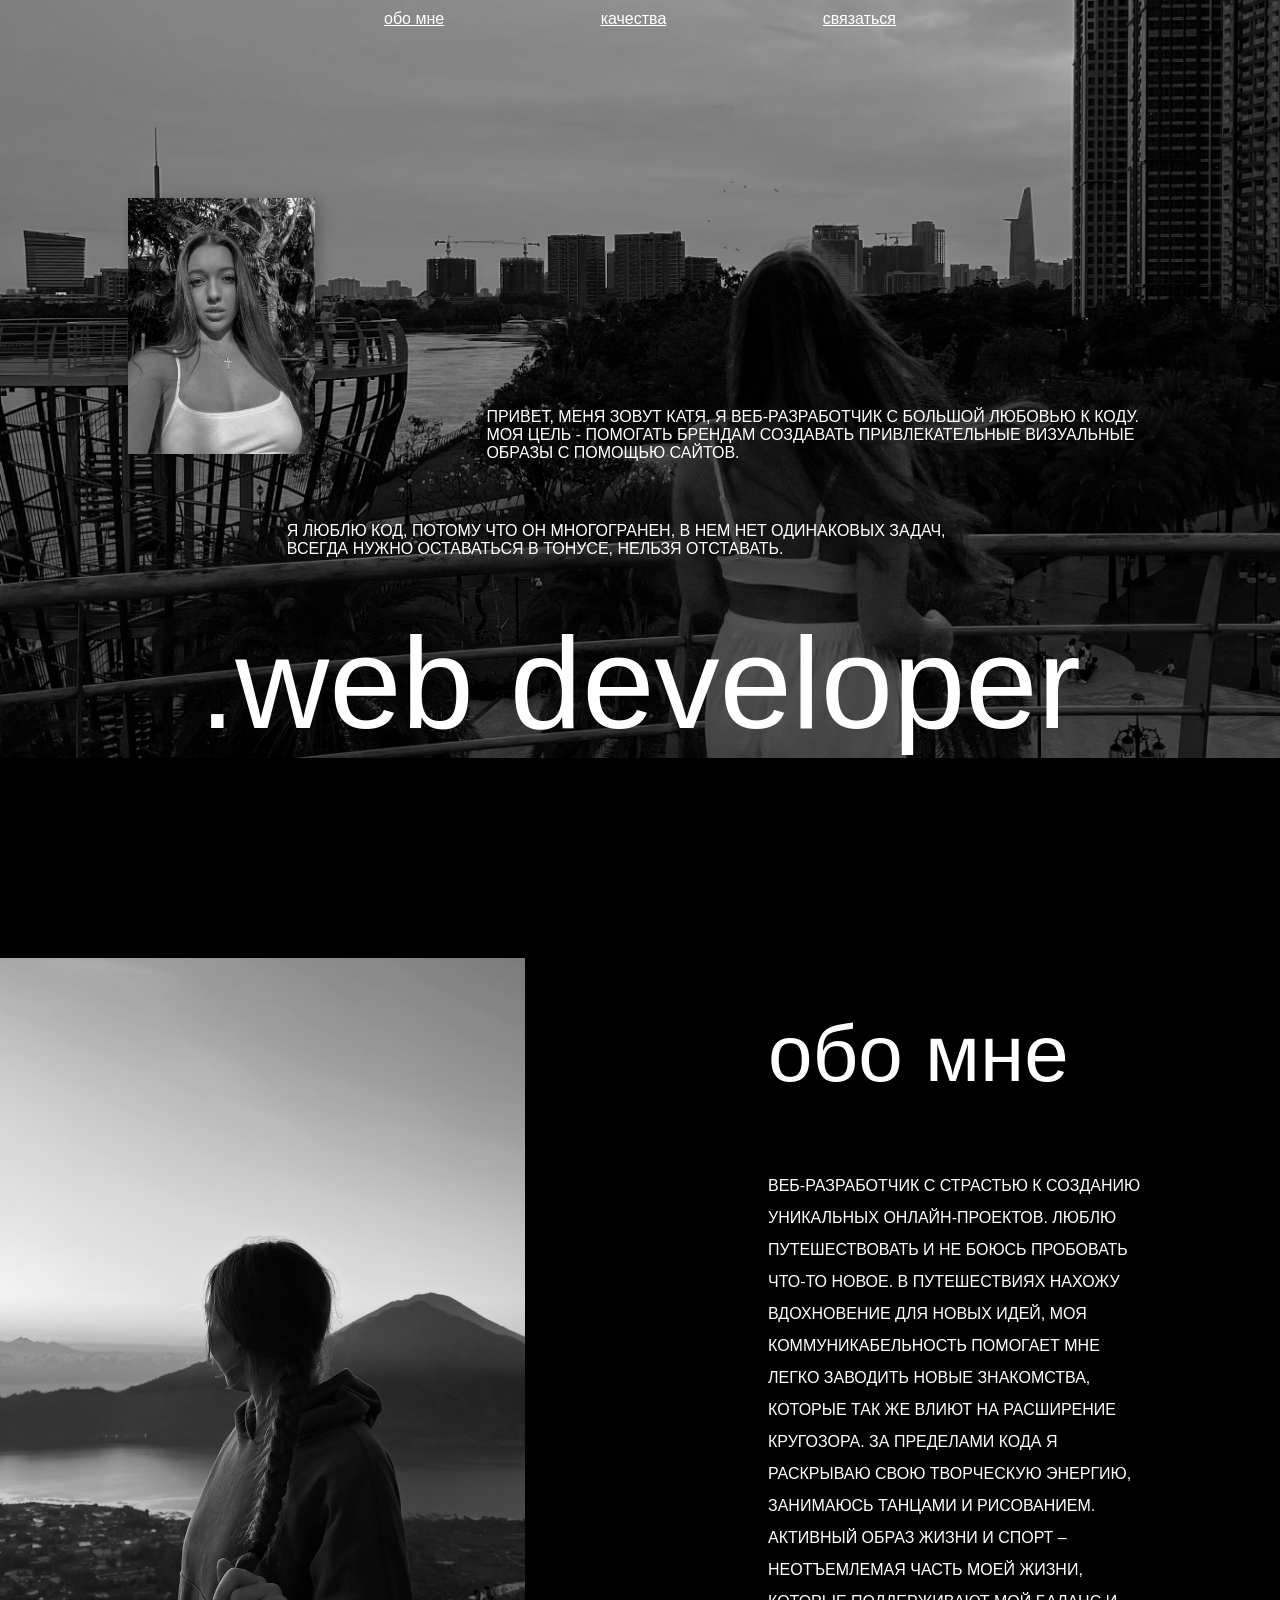
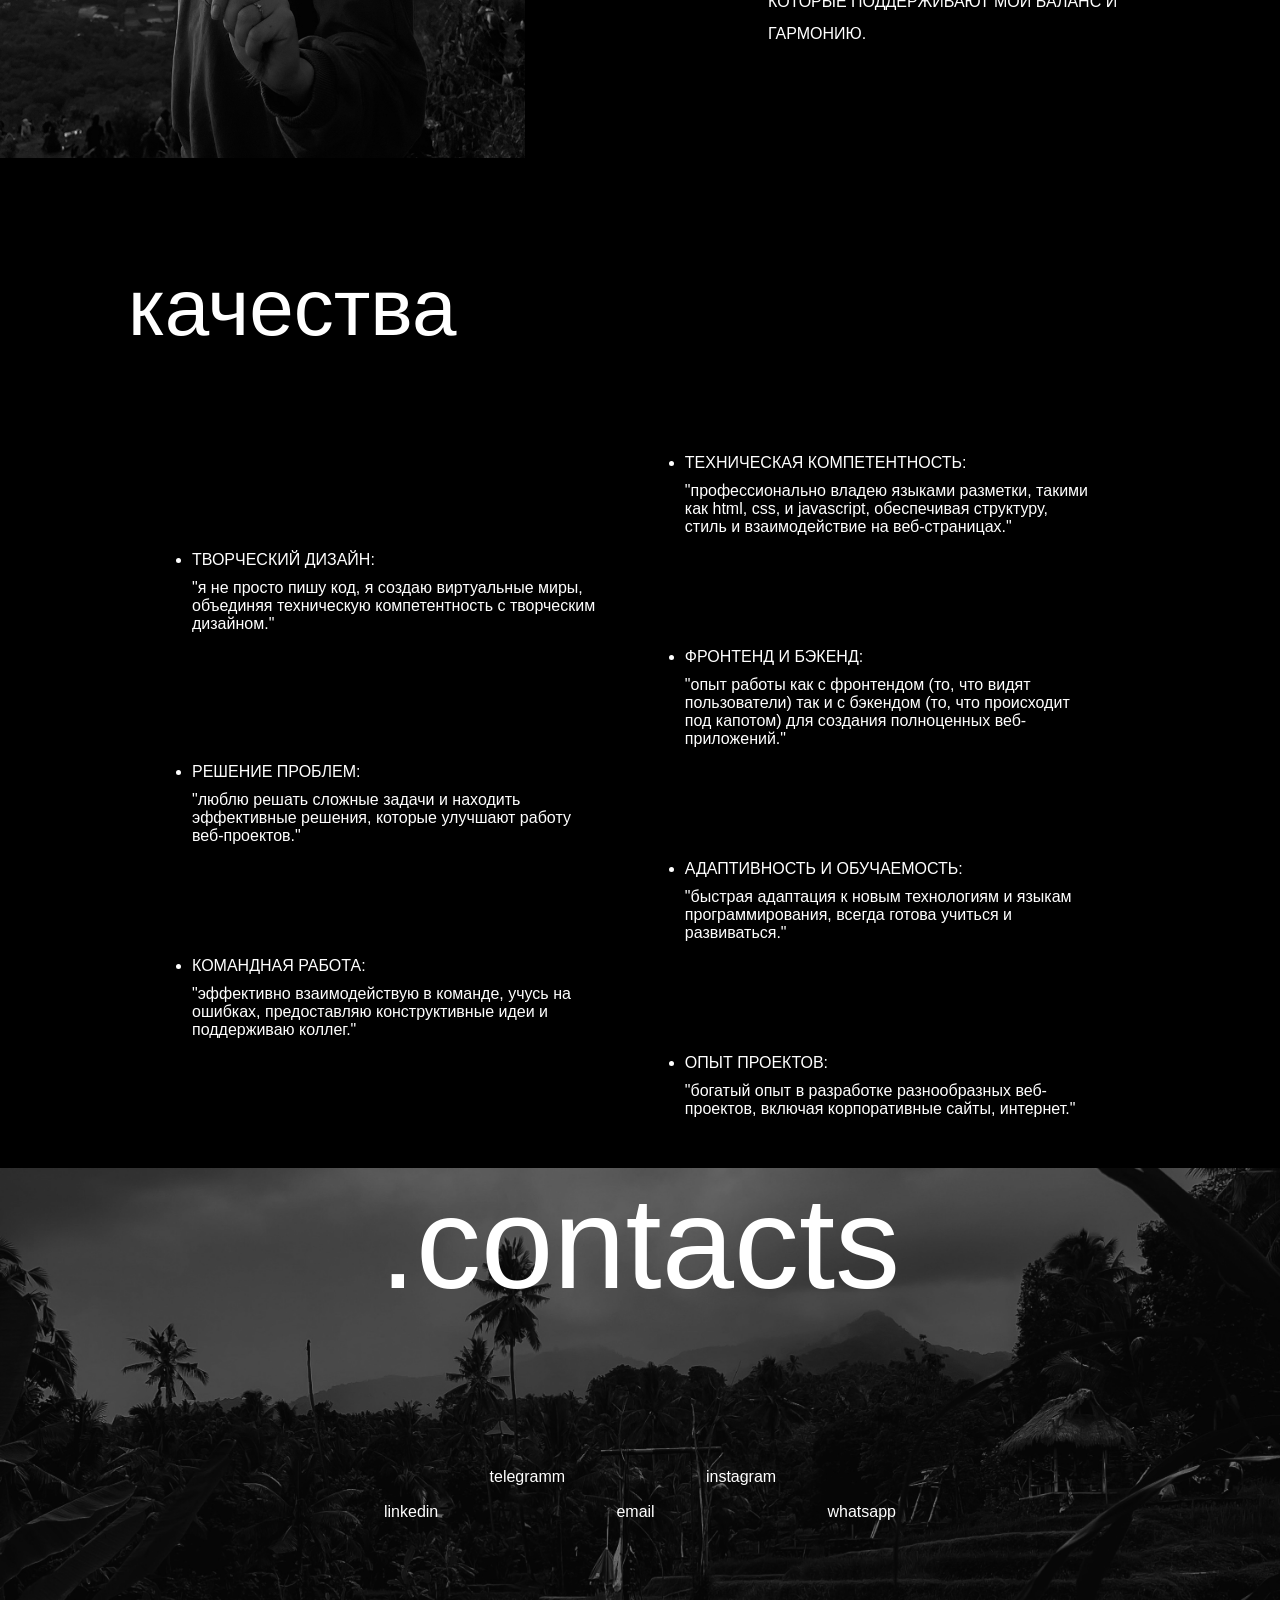
==== index.html @ 0ab6319b "release 2" ====
<!DOCTYPE html>
<html lang="en">
<head>
    <meta charset="UTF-8">
    <meta name="viewport" content="width=device-width, initial-scale=1.0">
    <link rel="stylesheet" href="css/document.css">
    <link rel="stylesheet" href="script.js">
    <title>Document</title>
</head>
<body>
    <div class="container_1">
        <div class="menu">
            <div class="menush"><a href="#container_2">обо мне</a></div>
            <div class="menush"><a href="#container_3">качества</a></div>
            <div class="menush"><a href="#container_4">связаться</a></div>
        </div>

        <div class="prevui">
            <div>
                <img src="IMG_5034.JPG" alt="Мое фото" class="avatar">
            </div>
            <div class="privrt">
                <div class="text_1">
                    <p>
                        Привет, меня зовут Катя, я веб-разработчик с большой любовью к коду.
                        Моя цель - помогать брендам создавать привлекательные визуальные
                        образы с помощью сайтов.
                    </p>
                </div>
                <div class="text_2">
                    <p>   
                        Я люблю код, потому что он многогранен, в нем нет одинаковых задач,
                        всегда нужно оставаться в тонусе, нельзя отставать.
                    </p>
                </div>
            </div>
        </div>
        <div class="logo">.web developer</div>
    </div>

    <div class="container_2" id="container_2">

        <div>
            <img src="photo123.jpg" alt="Мое фото" class="avatar_2">
        </div>
        <div class="obo_mne">

            <div class="glav">обо мне</div>
            <div class="text_3">
                <p>
                    Веб-разработчик с страстью к созданию уникальных онлайн-проектов. 
                    Люблю путешествовать и не боюсь пробовать что-то новое. В путешествиях 
                    нахожу вдохновение для новых идей, Моя коммуникабельность помогает 
                    мне легко заводить новые знакомства, которые так же влиют на расширение 
                    кругозора. За пределами кода я раскрываю свою творческую энергию, занимаюсь 
                    танцами и рисованием. Активный образ жизни и спорт – неотъемлемая часть моей 
                    жизни, которые поддерживают мой баланс и гармонию.
                </p>
            </div>
        </div>
    </div>

    <div class="container_3" id="container_3">
        <div class="glav_1">качества</div>
        <div class="list">
            <ul>
                <li class="p0"><p class="parag">Техническая Компетентность:</p>
                    <p class="vid"> "Профессионально владею языками разметки, такими как HTML, CSS, и JavaScript, обеспечивая структуру, стиль и взаимодействие на веб-страницах."</p></li>
                <li class="p1"><p class="parag">Творческий Дизайн:</p>
                    <p class="vid"> "Я не просто пишу код, я создаю виртуальные миры, объединяя техническую компетентность с творческим дизайном."</p></li>
                <li class="p0"><p class="parag">Фронтенд и Бэкенд:</p>
                    <p class="vid">"Опыт работы как с фронтендом (то, что видят пользователи) так и с бэкендом (то, что происходит под капотом) для создания полноценных веб-приложений."</p></li>
                <li class="p1"><p class="parag">Решение Проблем:</p>
                    <p class="vid">"Люблю решать сложные задачи и находить эффективные решения, которые улучшают работу веб-проектов."</p></li>
                <li class="p0"><p class="parag">Адаптивность и Обучаемость:</p>
                    <p class="vid">"Быстрая адаптация к новым технологиям и языкам программирования, всегда готова учиться и развиваться."</p></li>
                <li class="p1"><p class="parag">Командная Работа:</p>
                    <p class="vid">"Эффективно взаимодействую в команде, учусь на ошибках, предоставляю конструктивные идеи и поддерживаю коллег."</p></li>
                <li class="p0"><p class="parag">Опыт Проектов:</p>
                    <p class="vid">"Богатый опыт в разработке разнообразных веб-проектов, включая корпоративные сайты, интернет."</p></li>
            </ul>
        </div>
    </div>
    <div class="container_4" id="container_4">
        <div class="logo">.contacts</div>
        <div class="links">
            <div class="floor_2">linkedin</div>
            <div class="floor_1">telegramm</div>
            <div class="floor_2">email</div>
            <div class="floor_1">instagram</div>
            <div class="floor_2">whatsapp</div>
        </div>
    </div>
</body>
</html>
---- css/document.css ----
* {
    margin: 0;
    padding: 0;
    box-sizing: border-box;
    color: white;
}



body{
    font-family: 'Roboto', sans-serif;
    background-color: black;
}
.container_1 {
    background-image: url('photo15.jpg');
    background-size: cover;
}
.menu {
    display: flex;
    align-items: center;
    justify-content: center;
    justify-content: space-between;
    width: 25%;
    margin: 0 auto;
    padding-top: 10px;
}


.prevui {
    display: flex;
    justify-content: center;
    width: 80%;
    margin: 0 auto;
    margin-top: 170px;
    justify-content: space-between;

}
.avatar {
    width: 187px;
    height: 256px;
    box-shadow: 4px 4px 14px rgba(0, 0, 0, .25); 

    margin-left: 92%;
}
.privrt {
    display: flex;
    flex-direction: column;
    width: 65%;

}
.text_1 {
    margin-top: 210px;
    text-transform: uppercase;
    font-size: 16px;
}

.text_2 {
    margin-left: -30%;
    margin-right: 30%;
    margin-top: 60px;
    text-transform: uppercase;
    font-size: 16px;
}

.logo {
    text-align: center;
    font-size: 130px;
    margin-top: 50px;
}



.container_2 {
    display: flex;
    margin-top: 200px;
}

.avatar_2 {
    height: 800px;
}
.obo_mne {
    margin-top: 50px;
    width: 30%;
    margin-right: 10%;
    margin-left: auto;
}
.glav {
    font-size: 80px;
    text-transform: lowercase;
}

.text_3 {
    margin-top: 70px;
    text-transform: uppercase;
    line-height: 2;
}

.container_3 {
    margin-top: 100px;
}


.glav_1 {
    width: 80%;
    margin: 0 auto;
    font-size: 80px;
    text-transform: lowercase;

}
.list {
    width: 70%;
    margin: 0 auto;
    margin-top: 100px;

}

.parag {
    text-transform: uppercase;

}

.vid {
    text-transform: lowercase;
    margin-top: 10px;
}

.p0 {
    width: 45%;
    margin-top: 15px;
    margin-right: 0%;
    margin-left: auto;
}

.p1 {
    width: 45%;
    margin-top: 15px;
}






.container_4 {
    background-image: url('photo_line_color.JPEG');
    background-size: cover;
}

.links {
    display: flex;
    justify-content: center;
    justify-content: space-between;
    width: 40%;
    margin: 0 auto;
    margin-top: 150px;
    padding-bottom: 80px;
}


.floor_2 {
    margin-top: 35px;
}





@media(min-width: 1361px){
    .dropdown-container {
        display: none;
    }

}

@media(min-width: 1200px) and (max-width: 1360px){
    .menu {
        width: 40%;
    }
    .avatar {
        width: 187px;
        height: 256px;
        margin-left: 0%;
    }
    .dropdown-container {
        display: none;
    }
}

@media(min-width: 768px) and (max-width: 1199px){
    .menu {
        width: 40%;
    }
    .avatar {
        width: 187px;
        height: 256px;
        margin-left: 0%;
    }
    .logo {
        font-size: 100px;
        margin-top: 50px;
    }



    .avatar_2 {
        height: 500px;
    }

    .obo_mne {
        margin-top: 0px;
        width: 45%;
        margin-right: 5%;
        margin-left: auto;
    }
    .glav {
        width: 100%;
        margin: 0 auto;
        font-size: 60px;
        text-transform: lowercase;
    
    }
    .text_3 {
        margin-top: 30px;
        text-transform: uppercase;
        line-height: 2;
    }

    .glav_1 {
        font-size: 60px;
    }



    .list {
        width: 85%;
        margin-top: 30px;
    }
    .p0,
    .p1 {
        width: 60%;
        margin-top: 40px;
    }


    .links {

        width: 60%;
        margin-top: 120px;
        padding-bottom: 100px;
    }


    .dropdown-container {
        display: none;
    }
}
@media(max-width: 767px){
    body{
        font-size: 14px;
    }
    .menu {
        width: 80%;
    }
    .avatar {
        width: 137px;
        height: 190px;
        margin-left: 0%;
    }
    .prevui {
        width: 80%;
        margin-top: 100px;
    
    }

    .privrt {
        display: flex;
        flex-direction: column;
        width: 60%;
    
    }
    .text_1 {
        font-size: 14px;
        margin-top: 40px;
        margin-left: 5%;

    }
    
    .text_2 {
        font-size: 14px;
        margin-left: -60%;
        margin-right: 0%;
        margin-top: 60px;
 
    }

    .logo {
        font-size: 50px;
        margin-top: 120px;
    }


    .container_2 {
        display: flex;
    }

    .avatar_2 {
        height: 190px;
        margin-left: 5%;
    
    }

    .obo_mne {
        margin-top: -0px;
        width: 60%;
        margin-right: 5%;
        margin-left: auto;
        
        
    }
    .glav {
        width: 100%;
        margin: 0 auto;
        font-size: 50px;
    }
    .text_3 {
        margin-top: 150px;
        line-height: 2;
        margin-left: -50%;
    }

    .glav_1 {
        font-size: 50px;
    }



    .list {
        width: 80%;
        margin-top: 30px;
    }
    .p0,
    .p1 {
        width: 80%;
        margin-top: 40px;
    }


    .links {

        width: 80%;
        margin-top: 120px;
        padding-bottom: 60px;
    }

    .floor_2{
        margin-top: 70px;
    }


}
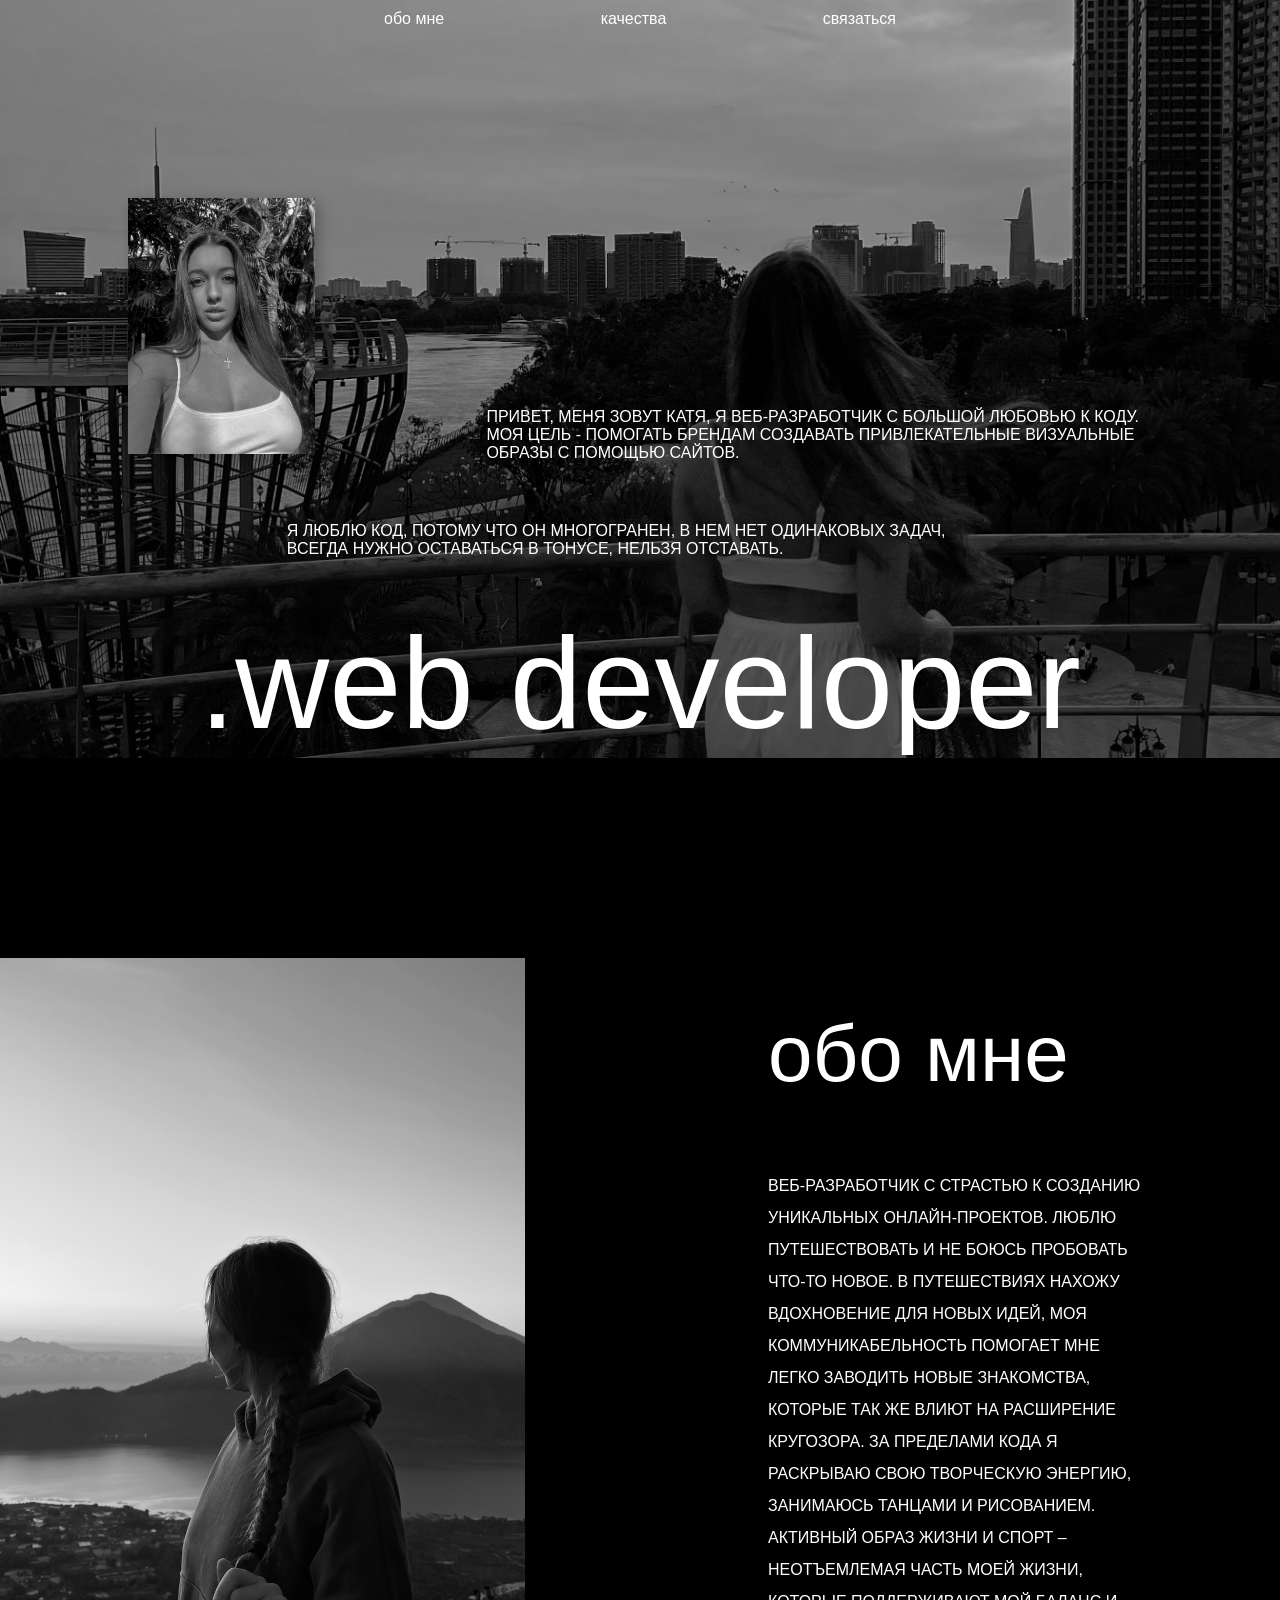
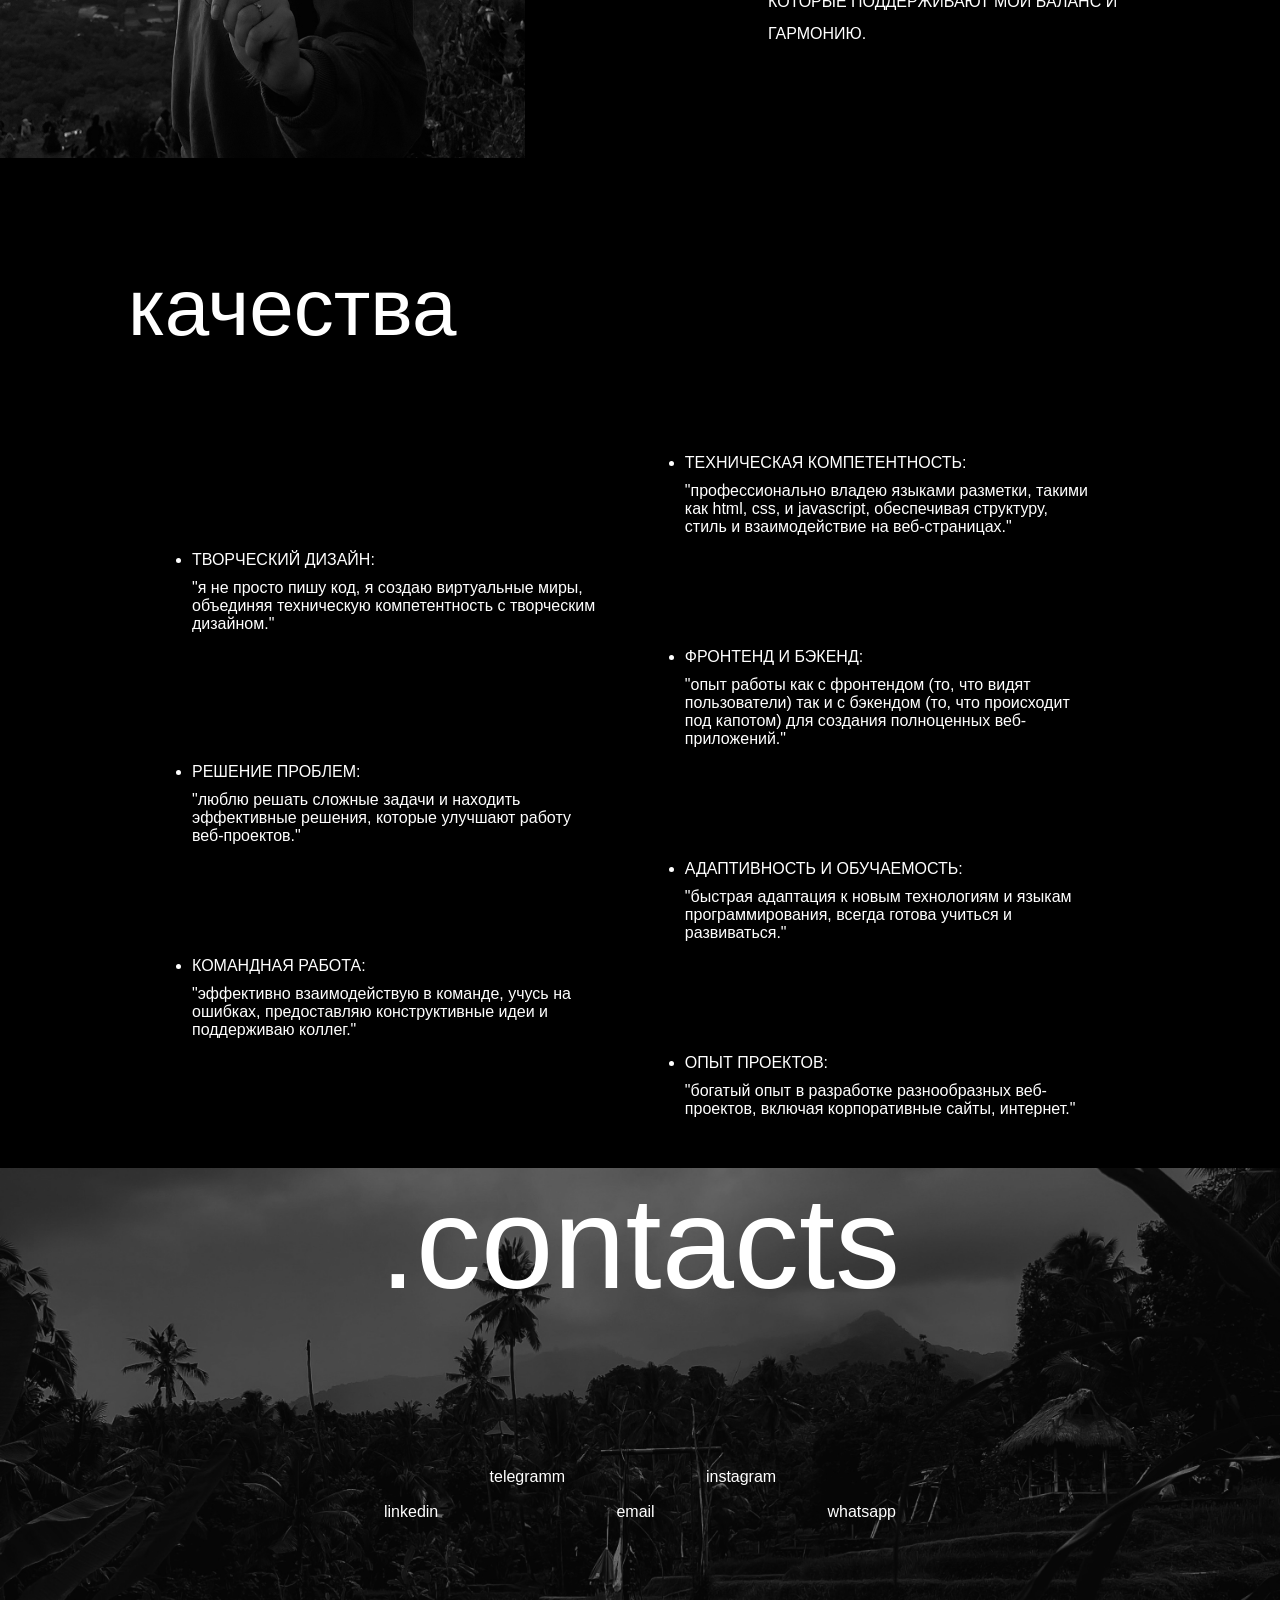
==== commit ea3a962c: "release 3" ====
--- a/index.html
+++ b/index.html
@@ -17,7 +17,7 @@
 
         <div class="prevui">
             <div>
-                <img src="IMG_5034.JPG" alt="Мое фото" class="avatar">
+                <img src="photo/IMG_5034.JPG" alt="Мое фото" class="avatar">
             </div>
             <div class="privrt">
                 <div class="text_1">
@@ -41,7 +41,7 @@
     <div class="container_2" id="container_2">
 
         <div>
-            <img src="photo123.jpg" alt="Мое фото" class="avatar_2">
+            <img src="photo/photo123.jpg" alt="Мое фото" class="avatar_2">
         </div>
         <div class="obo_mne">
 
@@ -84,11 +84,11 @@
     <div class="container_4" id="container_4">
         <div class="logo">.contacts</div>
         <div class="links">
-            <div class="floor_2">linkedin</div>
-            <div class="floor_1">telegramm</div>
-            <div class="floor_2">email</div>
-            <div class="floor_1">instagram</div>
-            <div class="floor_2">whatsapp</div>
+            <div class="floor_2"><a href="https://www.linkedin.com/in/ekaterina-kotelnikova-551a97270/" target="_blank">linkedin</a></div>
+            <div class="floor_1"><a href="https://t.me/katekoshka" target="_blank">telegramm</a></div>
+            <div class="floor_2"><a href="mailto:kotelnikova123.123@gmail.com" target="_blank">email</a></div>
+            <div class="floor_1"><a href="https://www.instagram.com/ko_tenka?igshid=OGQ5ZDc2ODk2ZA==" target="_blank">instagram</a></div>
+            <div class="floor_2"><a href="https://api.whatsapp.com/send?phone=79313360008&text=Доброго+времени+суток" target="_blank">whatsapp</a></div>
         </div>
     </div>
 </body>
--- a/css/document.css
+++ b/css/document.css
@@ -11,6 +11,11 @@
     font-family: 'Roboto', sans-serif;
     background-color: black;
 }
+
+a{
+    text-decoration: none;
+}
+
 .container_1 {
     background-image: url('photo15.jpg');
     background-size: cover;
@@ -160,6 +165,7 @@
 .floor_2 {
     margin-top: 35px;
 }
+
 
 
 
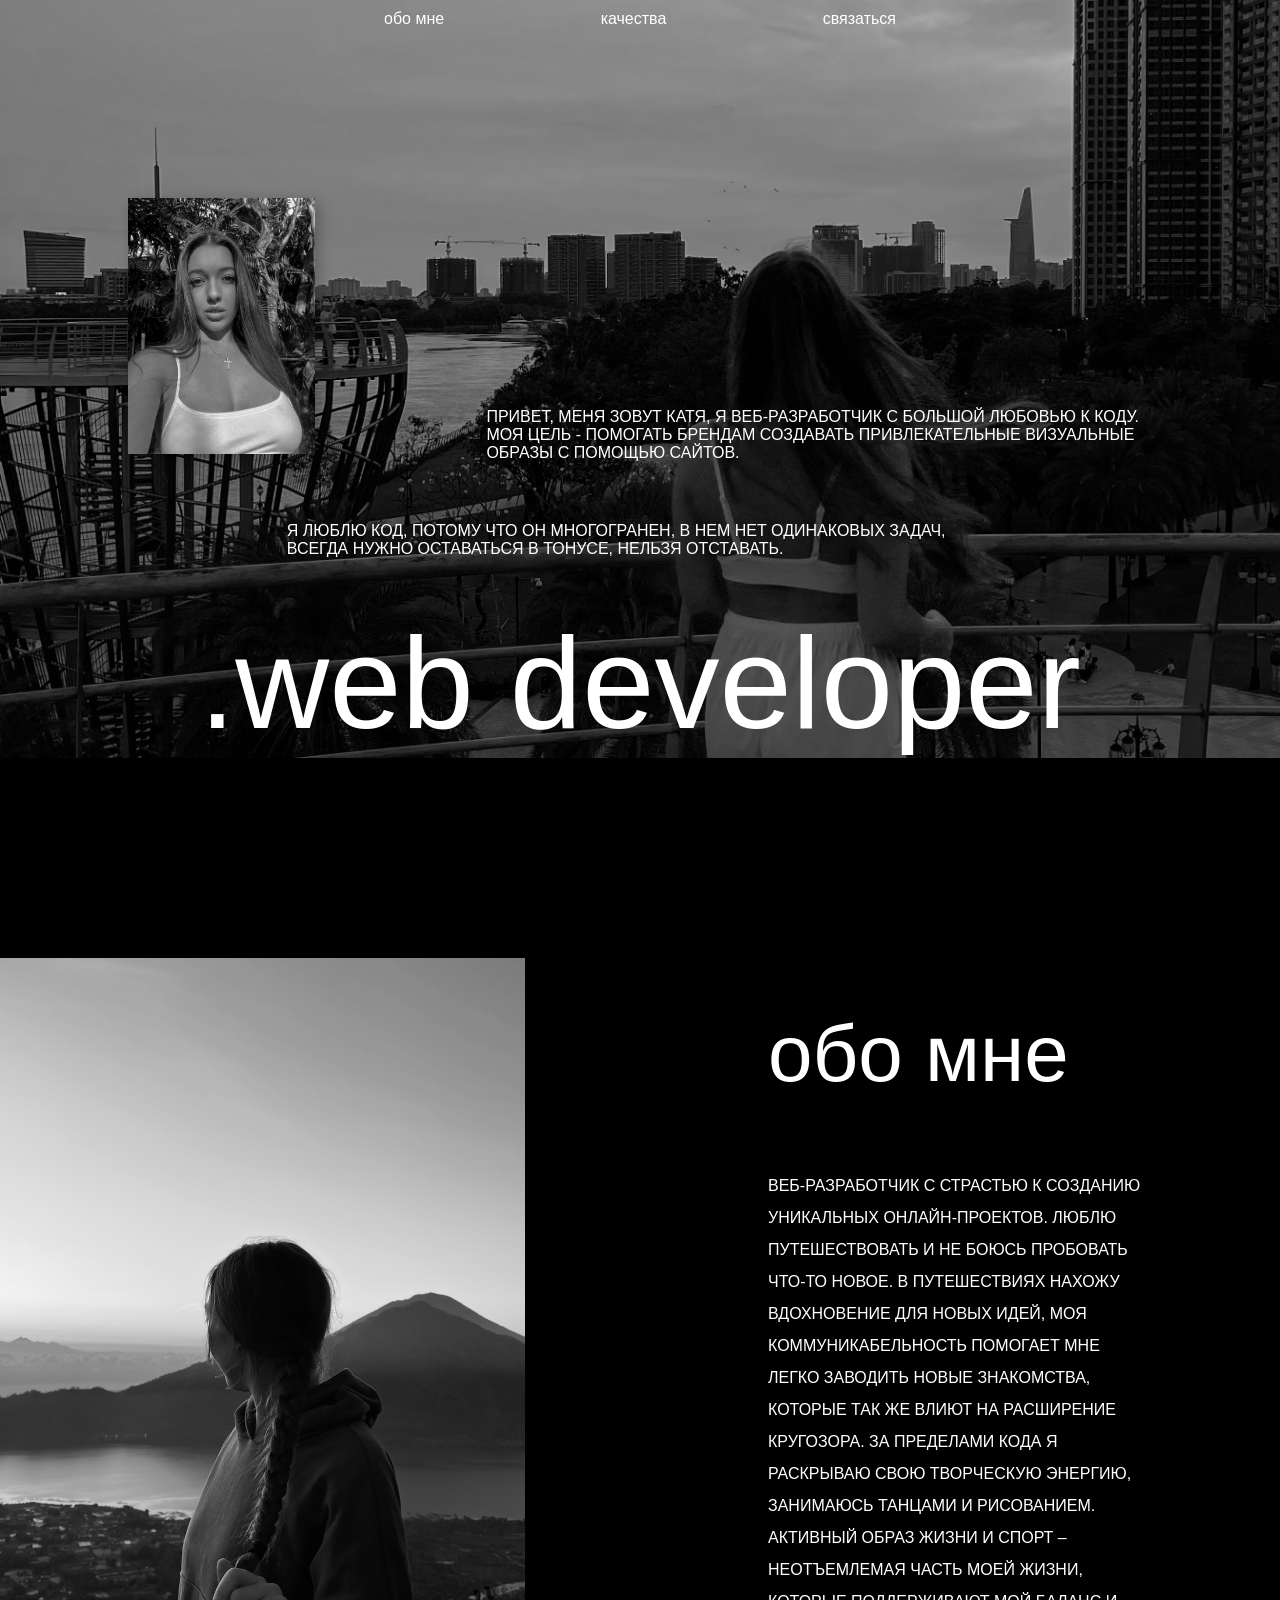
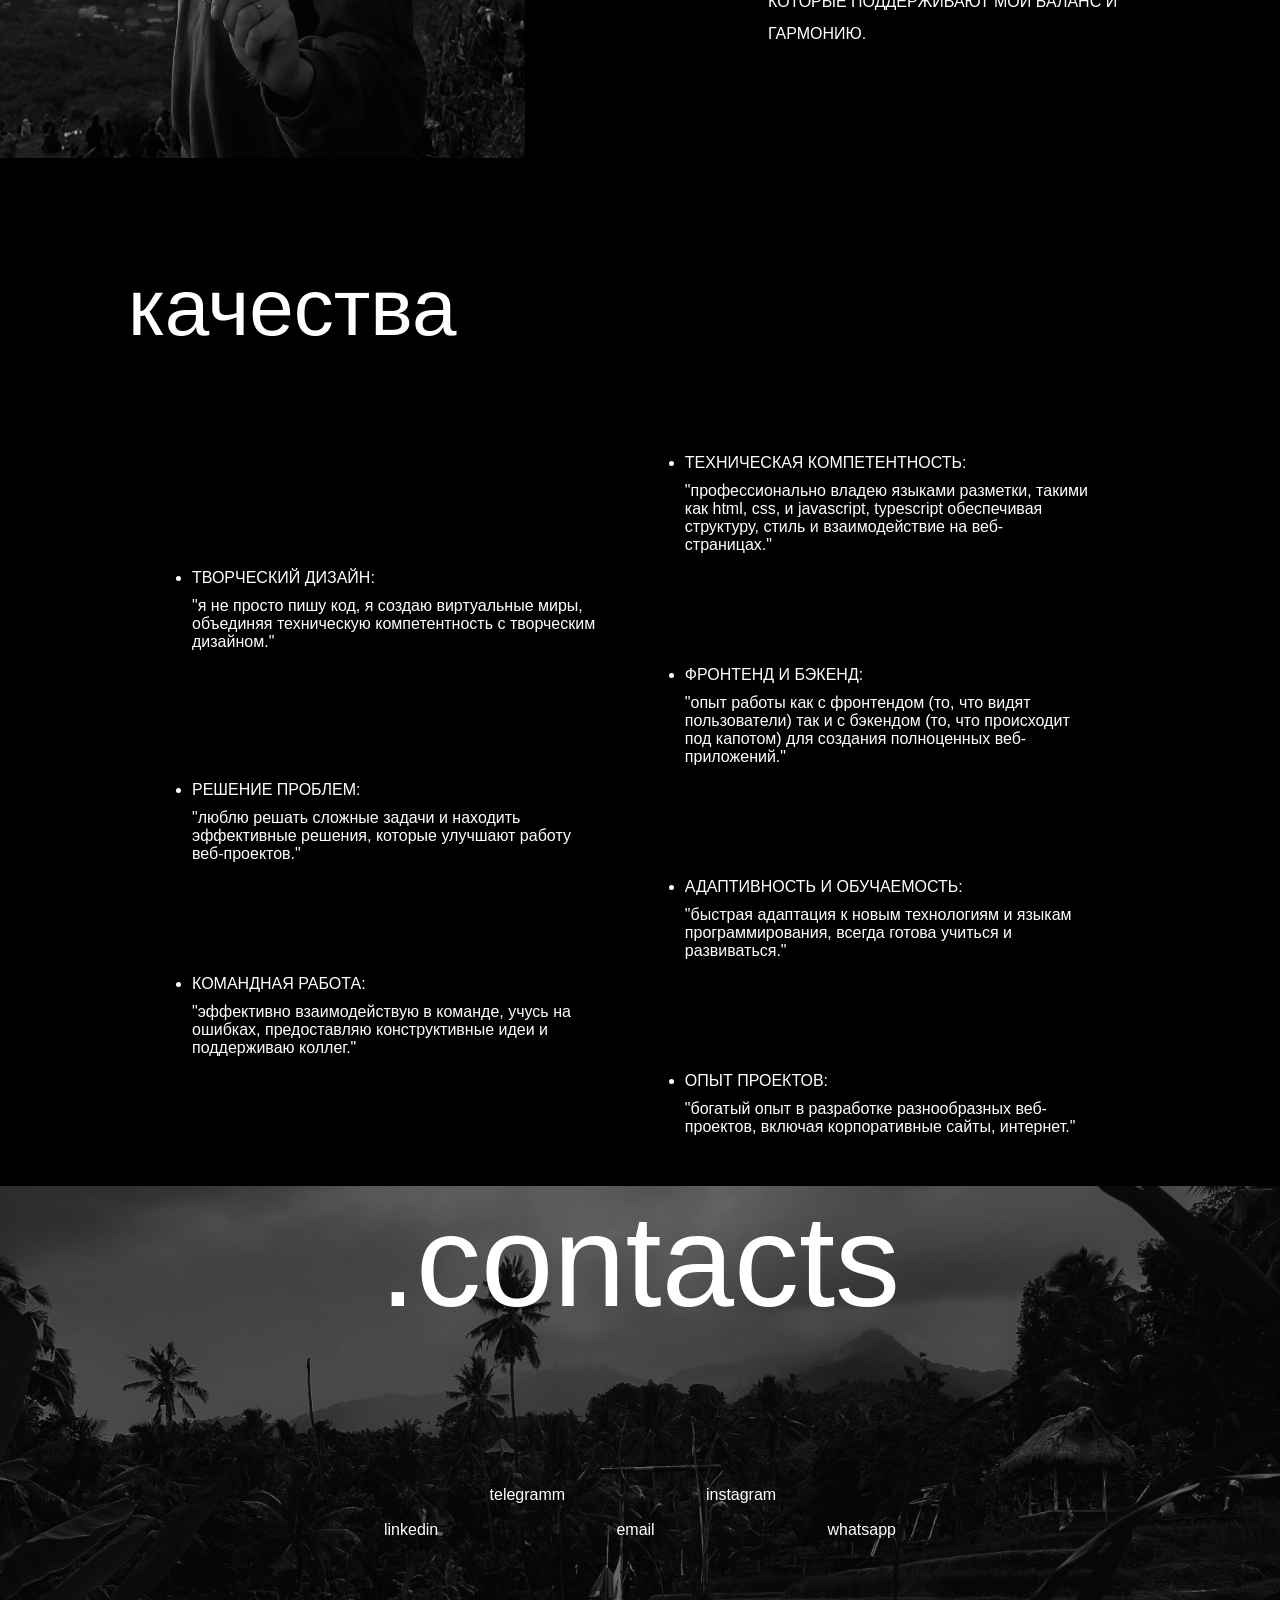
==== commit b89f0c6c: "release clear" ====
--- a/index.html
+++ b/index.html
@@ -65,7 +65,7 @@
         <div class="list">
             <ul>
                 <li class="p0"><p class="parag">Техническая Компетентность:</p>
-                    <p class="vid"> "Профессионально владею языками разметки, такими как HTML, CSS, и JavaScript, обеспечивая структуру, стиль и взаимодействие на веб-страницах."</p></li>
+                    <p class="vid"> "Профессионально владею языками разметки, такими как HTML, CSS, и JavaScript, TypeScript обеспечивая структуру, стиль и взаимодействие на веб-страницах."</p></li>
                 <li class="p1"><p class="parag">Творческий Дизайн:</p>
                     <p class="vid"> "Я не просто пишу код, я создаю виртуальные миры, объединяя техническую компетентность с творческим дизайном."</p></li>
                 <li class="p0"><p class="parag">Фронтенд и Бэкенд:</p>
--- a/css/document.css
+++ b/css/document.css
@@ -5,14 +5,12 @@
     color: white;
 }
 
-
-
-body{
+body {
     font-family: 'Roboto', sans-serif;
     background-color: black;
 }
 
-a{
+a {
     text-decoration: none;
 }
 
@@ -20,51 +18,28 @@
     background-image: url('photo15.jpg');
     background-size: cover;
 }
+
+.container_2 {
+    display: flex;
+    margin-top: 200px;
+}
+
+.container_3 {
+    margin-top: 100px;
+}
+
+.container_4 {
+    background-image: url('photo_line_color.JPEG');
+    background-size: cover;
+}
+
 .menu {
     display: flex;
     align-items: center;
-    justify-content: center;
     justify-content: space-between;
     width: 25%;
     margin: 0 auto;
     padding-top: 10px;
-}
-
-
-.prevui {
-    display: flex;
-    justify-content: center;
-    width: 80%;
-    margin: 0 auto;
-    margin-top: 170px;
-    justify-content: space-between;
-
-}
-.avatar {
-    width: 187px;
-    height: 256px;
-    box-shadow: 4px 4px 14px rgba(0, 0, 0, .25); 
-
-    margin-left: 92%;
-}
-.privrt {
-    display: flex;
-    flex-direction: column;
-    width: 65%;
-
-}
-.text_1 {
-    margin-top: 210px;
-    text-transform: uppercase;
-    font-size: 16px;
-}
-
-.text_2 {
-    margin-left: -30%;
-    margin-right: 30%;
-    margin-top: 60px;
-    text-transform: uppercase;
-    font-size: 16px;
 }
 
 .logo {
@@ -73,55 +48,78 @@
     margin-top: 50px;
 }
 
-
-
-.container_2 {
-    display: flex;
-    margin-top: 200px;
+.glav {
+    font-size: 80px;
+    text-transform: lowercase;
+}
+
+.glav_1 {
+    width: 80%;
+    margin: 0 auto;
+    font-size: 80px;
+    text-transform: lowercase;
+}
+
+.avatar {
+    width: 187px;
+    height: 256px;
+    box-shadow: 4px 4px 14px rgba(0, 0, 0, .25);
+    margin-left: 92%;
 }
 
 .avatar_2 {
     height: 800px;
 }
+
+.prevui {
+    display: flex;
+    justify-content: space-between;
+    width: 80%;
+    margin: 0 auto;
+    margin-top: 170px;
+}
+
+.privrt {
+    display: flex;
+    flex-direction: column;
+    width: 65%;
+}
+
 .obo_mne {
     margin-top: 50px;
     width: 30%;
     margin-right: 10%;
     margin-left: auto;
 }
-.glav {
-    font-size: 80px;
-    text-transform: lowercase;
+
+.text_1 {
+    margin-top: 210px;
+    font-size: 16px;
+    text-transform: uppercase;
+}
+
+.text_2 {
+    margin-left: -30%;
+    margin-right: 30%;
+    margin-top: 60px;
+    font-size: 16px;
+    text-transform: uppercase;
 }
 
 .text_3 {
     margin-top: 70px;
-    text-transform: uppercase;
     line-height: 2;
-}
-
-.container_3 {
-    margin-top: 100px;
-}
-
-
-.glav_1 {
-    width: 80%;
-    margin: 0 auto;
-    font-size: 80px;
-    text-transform: lowercase;
-
-}
+    text-transform: uppercase;
+}
+
 .list {
     width: 70%;
     margin: 0 auto;
     margin-top: 100px;
-
 }
 
 .parag {
     text-transform: uppercase;
-
 }
 
 .vid {
@@ -129,31 +127,17 @@
     margin-top: 10px;
 }
 
-.p0 {
+.p0, .p1 {
     width: 45%;
     margin-top: 15px;
-    margin-right: 0%;
+}
+
+.p0 {
     margin-left: auto;
 }
 
-.p1 {
-    width: 45%;
-    margin-top: 15px;
-}
-
-
-
-
-
-
-.container_4 {
-    background-image: url('photo_line_color.JPEG');
-    background-size: cover;
-}
-
 .links {
     display: flex;
-    justify-content: center;
     justify-content: space-between;
     width: 40%;
     margin: 0 auto;
@@ -161,30 +145,21 @@
     padding-bottom: 80px;
 }
 
-
 .floor_2 {
     margin-top: 35px;
 }
 
-
-
-
-
-
-@media(min-width: 1361px){
+@media(min-width: 1361px) {
     .dropdown-container {
         display: none;
     }
-
-}
-
-@media(min-width: 1200px) and (max-width: 1360px){
+}
+
+@media(min-width: 1200px) and (max-width: 1360px) {
     .menu {
         width: 40%;
     }
     .avatar {
-        width: 187px;
-        height: 256px;
         margin-left: 0%;
     }
     .dropdown-container {
@@ -192,80 +167,60 @@
     }
 }
 
-@media(min-width: 768px) and (max-width: 1199px){
+@media(min-width: 768px) and (max-width: 1199px) {
+    .glav, .glav_1 {
+        font-size: 60px;
+    }
+    .text_3, .list {
+        margin-top: 30px;
+    }
+    .p0, .p1 {
+        width: 60%;
+        margin-top: 40px;
+    }
     .menu {
         width: 40%;
     }
     .avatar {
-        width: 187px;
-        height: 256px;
         margin-left: 0%;
     }
     .logo {
         font-size: 100px;
-        margin-top: 50px;
-    }
-
-
-
+    }
     .avatar_2 {
         height: 500px;
     }
-
     .obo_mne {
-        margin-top: 0px;
         width: 45%;
         margin-right: 5%;
-        margin-left: auto;
-    }
-    .glav {
-        width: 100%;
-        margin: 0 auto;
-        font-size: 60px;
-        text-transform: lowercase;
-    
-    }
-    .text_3 {
-        margin-top: 30px;
-        text-transform: uppercase;
-        line-height: 2;
-    }
-
-    .glav_1 {
-        font-size: 60px;
-    }
-
-
-
+    }
     .list {
         width: 85%;
-        margin-top: 30px;
-    }
-    .p0,
-    .p1 {
-        width: 60%;
-        margin-top: 40px;
-    }
-
-
+    }
     .links {
-
         width: 60%;
         margin-top: 120px;
-        padding-bottom: 100px;
-    }
-
-
+    }
     .dropdown-container {
         display: none;
     }
 }
-@media(max-width: 767px){
-    body{
+
+@media(max-width: 767px) {
+    body {
         font-size: 14px;
     }
-    .menu {
+    .menu, .prevui, .list, .p0, .p1, .links {
         width: 80%;
+    }
+    .p0, .p1, .text_1 {
+        margin-top: 40px;
+    }
+    .privrt, .obo_mne {
+        width: 60%;
+    }
+    .links, .logo {
+        margin-top: 120px;
     }
     .avatar {
         width: 137px;
@@ -273,94 +228,40 @@
         margin-left: 0%;
     }
     .prevui {
-        width: 80%;
         margin-top: 100px;
-    
-    }
-
-    .privrt {
-        display: flex;
-        flex-direction: column;
-        width: 60%;
-    
     }
     .text_1 {
         font-size: 14px;
-        margin-top: 40px;
         margin-left: 5%;
-
-    }
-    
+    }
     .text_2 {
         font-size: 14px;
         margin-left: -60%;
-        margin-right: 0%;
-        margin-top: 60px;
- 
-    }
-
+    }
     .logo {
         font-size: 50px;
-        margin-top: 120px;
-    }
-
-
-    .container_2 {
-        display: flex;
-    }
-
+    }
     .avatar_2 {
         height: 190px;
         margin-left: 5%;
-    
-    }
-
+    }
     .obo_mne {
-        margin-top: -0px;
-        width: 60%;
         margin-right: 5%;
-        margin-left: auto;
-        
-        
     }
     .glav {
-        width: 100%;
-        margin: 0 auto;
         font-size: 50px;
     }
     .text_3 {
         margin-top: 150px;
-        line-height: 2;
         margin-left: -50%;
     }
-
     .glav_1 {
         font-size: 50px;
     }
-
-
-
     .list {
-        width: 80%;
         margin-top: 30px;
     }
-    .p0,
-    .p1 {
-        width: 80%;
-        margin-top: 40px;
-    }
-
-
-    .links {
-
-        width: 80%;
-        margin-top: 120px;
-        padding-bottom: 60px;
-    }
-
-    .floor_2{
+    .floor_2 {
         margin-top: 70px;
     }
-
-
-}+}
